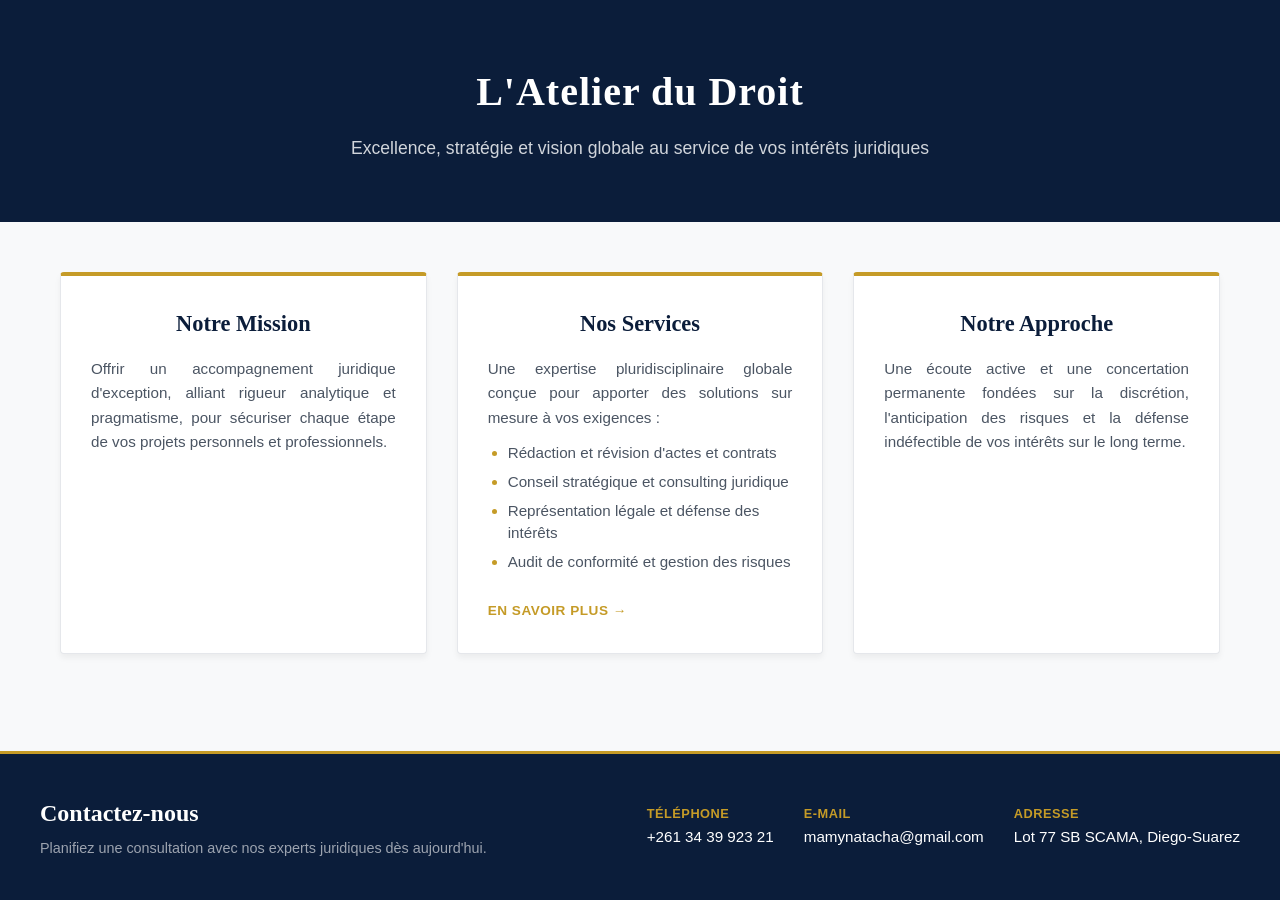
==== index.html @ b2fb129d "Add files via upload" ====
<!DOCTYPE html>
<html lang="fr">
<head>
    <meta charset="UTF-8">
    <meta name="viewport" content="width=device-width, initial-scale=1.0">
    <title>L'Atelier du Droit - Cabinet de Conseil Juridique</title>
    <link rel="stylesheet" href="style.css">
</head>
<body>

    <!-- Section En-tête -->
    <header>
        <h1>L'Atelier du Droit</h1>
        <p>Excellence, stratégie et vision globale au service de vos intérêts juridiques</p>
    </header>

    <!-- Contenu Principal: Trois Blocs -->
    <main>
        <section class="services-container">
            
            <!-- Bloc 1 -->
            <article class="service-box">
                <h2>Notre Mission</h2>
                <p>Offrir un accompagnement juridique d'exception, alliant rigueur analytique et pragmatisme, pour sécuriser chaque étape de vos projets personnels et professionnels.</p>
            </article>

            <!-- Bloc 2 -->
            <article class="service-box">
                <div>   
                    <div class="service-content">
                        <h2>Nos Services</h2>
                        <p>Une expertise pluridisciplinaire globale conçue pour apporter des solutions sur mesure à vos exigences :</p>
                    </div>
                    <ul class="service-list">
                        <li>Rédaction et révision d'actes et contrats</li>
                        <li>Conseil stratégique et consulting juridique</li>
                        <li>Représentation légale et défense des intérêts</li>
                        <li>Audit de conformité et gestion des risques</li>
                    </ul>
                    <a href="nos-services.html" class="btn-more">En savoir plus &rarr;</a>
                </div>
            </article>

            <!-- Bloc 3 -->
            <article class="service-box">
                <h2>Notre Approche</h2>
                <p>Une écoute active et une concertation permanente fondées sur la discrétion, l'anticipation des risques et la défense indéfectible de vos intérêts sur le long terme.</p>
            </article>

        </section>
    </main>

    <!-- Bannière de Contact -->
    <footer class="contact-banner">
        <div class="contact-content">
            <div class="contact-info">
                <h3>Contactez-nous</h3>
                <p>Planifiez une consultation avec nos experts juridiques dès aujourd'hui.</p>
            </div>
            
            <div class="contact-details">
                <div class="contact-item">
                    <span>Téléphone</span>
                    <a href="tel:+261343992321">+261 34 39 923 21</a>
                </div>
                
                <div class="contact-item">
                    <span>E-mail</span>
                    <a href="mailto:mamynatacha@gmail.com">mamynatacha@gmail.com</a>
                </div>

                <div class="contact-item">
                    <span>Adresse</span>
                    <p>Lot 77 SB SCAMA, Diego-Suarez</p>
                </div>
            </div>
        </div>
    </footer>

</body>
</html>
---- style.css ----
/* --- Réinitialisation & Typographie --- */
* {
    box-sizing: border-box;
    margin: 0;
    padding: 0;
}

body {
    font-family: 'Georgia', 'Times New Roman', serif;
    color: #2c3e50;
    background-color: #f8f9fa;
    line-height: 1.6;
    display: flex;
    flex-direction: column;
    min-height: 100vh;
}

/* --- En-tête --- */
header {
    background-color: #0b1d3a;
    color: #ffffff;
    text-align: center;
    padding: 60px 20px;
}

header h1 {
    font-size: 2.5rem;
    margin-bottom: 10px;
    letter-spacing: 1px;
}

header p {
    font-family: 'Helvetica Neue', Arial, sans-serif;
    font-size: 1.1rem;
    color: #d1d5db;
}

/* --- Disposition des 3 Blocs --- */
main {
    max-width: 1200px;
    margin: 0 auto;
    padding: 50px 20px;
    flex: 1;
}

.services-container {
    display: flex;
    gap: 30px;
    justify-content: space-between;
    flex-wrap: wrap;
}

.service-box {
    background-color: #ffffff;
    border: 1px solid #e5e7eb;
    border-top: 4px solid #c59b27;
    border-radius: 4px;
    padding: 30px;
    flex: 1 1 calc(33.333% - 20px);
    min-width: 280px;
    box-shadow: 0 4px 6px rgba(0, 0, 0, 0.05);
    transition: transform 0.2s ease, box-shadow 0.2s ease;
}

/* --- Hover appliqué UNIQUEMENT au bloc central (2ème enfant) --- */
.service-box:nth-child(2):hover {
    transform: translateY(-5px);
    box-shadow: 0 10px 15px rgba(0, 0, 0, 0.1);
}

/* --- Conteneur interne pour aligner le bouton à droite --- */
.service-content {
    display: flex;
    flex-direction: column;
    justify-content: space-between;
    height: 100%;
}

.service-box h2 {
    font-size: 1.4rem;
    color: #0b1d3a;
    margin-bottom: 15px;
    text-align: center;
}

.service-box p {
    font-family: 'Helvetica Neue', Arial, sans-serif;
    font-size: 0.95rem;
    color: #4b5563;
    text-align: justify;
}

/* --- Style de la liste des services --- */
.service-list {
    margin-top: 12px;
    padding-left: 20px;
    font-family: 'Helvetica Neue', Arial, sans-serif;
    font-size: 0.95rem;
    color: #4b5563;
    text-align: left;
}

.service-list li {
    margin-bottom: 8px;
    line-height: 1.4;
}

.service-list li::marker {
    color: #c59b27;
}

/* --- Bouton "En savoir plus" aligné à droite --- */
.btn-more {
    display: inline-block;
    align-self: flex-end;
    margin-top: 20px;
    font-family: 'Helvetica Neue', Arial, sans-serif;
    font-size: 0.85rem;
    font-weight: bold;
    color: #c59b27;
    text-decoration: none;
    text-transform: uppercase;
    letter-spacing: 0.5px;
    transition: color 0.2s ease, transform 0.2s ease;
}

.btn-more:hover {
    color: #0b1d3a;
    transform: translateX(4px);
}

/* --- Bannière de Contact --- */
.contact-banner {
    background-color: #0b1d3a;
    color: #ffffff;
    padding: 40px 20px;
    margin-top: auto;
    border-top: 3px solid #c59b27;
}

.contact-content {
    max-width: 1200px;
    margin: 0 auto;
    display: flex;
    justify-content: space-between;
    align-items: center;
    flex-wrap: wrap;
    gap: 20px;
}

.contact-info h3 {
    font-size: 1.5rem;
    margin-bottom: 5px;
}

.contact-info p {
    font-family: 'Helvetica Neue', Arial, sans-serif;
    color: #9ca3af;
    font-size: 0.9rem;
}

.contact-details {
    display: flex;
    gap: 30px;
    font-family: 'Helvetica Neue', Arial, sans-serif;
    font-size: 0.95rem;
    flex-wrap: wrap;
}

.contact-item span {
    display: block;
    color: #c59b27;
    font-weight: bold;
    font-size: 0.8rem;
    text-transform: uppercase;
    letter-spacing: 0.5px;
}

.contact-item a {
    color: #ffffff;
    text-decoration: none;
}

.contact-item a:hover {
    text-decoration: underline;
}

/* --- Design Adaptatif (Mobile) --- */
@media (max-width: 768px) {
    .services-container {
        flex-direction: column;
    }

    .contact-content {
        flex-direction: column;
        align-items: flex-start;
    }

    .contact-details {
        flex-direction: column;
        gap: 15px;
    }
}
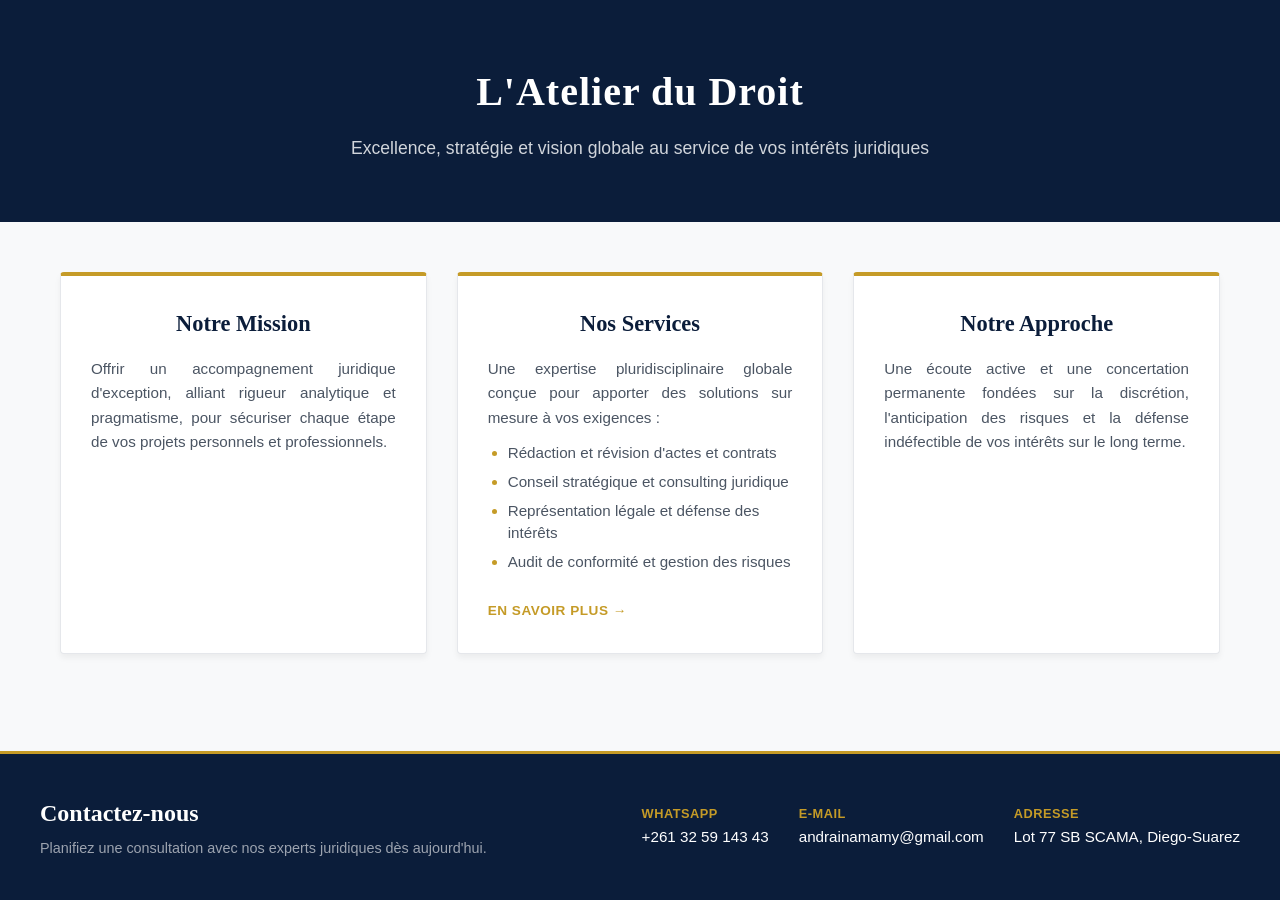
==== commit 56f53e22: "Add files via upload" ====
--- a/index.html
+++ b/index.html
@@ -60,18 +60,20 @@
             
             <div class="contact-details">
                 <div class="contact-item">
-                    <span>Téléphone</span>
-                    <a href="tel:+261343992321">+261 34 39 923 21</a>
+                    <span>WhatsApp</span>
+                    <a href="tel:+261325914343">+261 32 59 143 43</a>
                 </div>
                 
                 <div class="contact-item">
                     <span>E-mail</span>
-                    <a href="mailto:mamynatacha@gmail.com">mamynatacha@gmail.com</a>
+                    <a href="mailto:andrainamamy@gmail.com">andrainamamy@gmail.com</a>
                 </div>
 
                 <div class="contact-item">
                     <span>Adresse</span>
-                    <p>Lot 77 SB SCAMA, Diego-Suarez</p>
+                    <p>Lot 77 SB SCAMA, Diego-Suarez
+                        
+                    </p>
                 </div>
             </div>
         </div>
